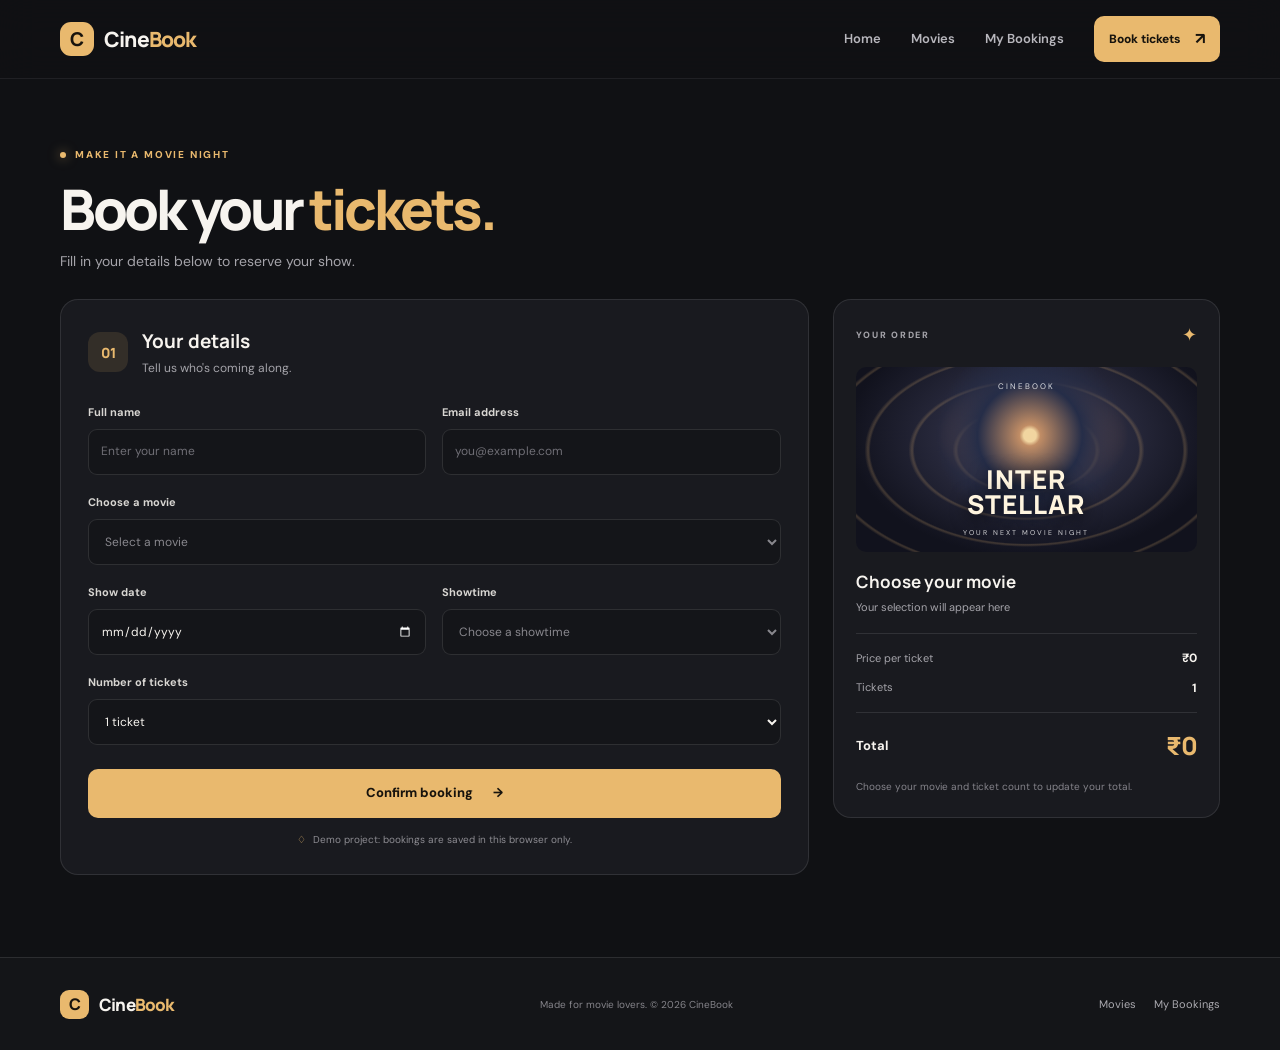
==== booking.html @ 573ec8d2 "first commit" ====
<!DOCTYPE html>
<html lang="en">
<head>
  <meta charset="UTF-8">
  <meta name="viewport" content="width=device-width, initial-scale=1.0">
  <title>CineBook | Book Tickets</title>
  <link rel="stylesheet" href="style.css">
  <script src="script.js" defer></script>
</head>
<body>
  <header class="site-header">
    <nav class="navbar container" aria-label="Main navigation">
      <a class="brand" href="index.html"><span class="brand-mark">C</span><span>Cine<span class="brand-accent">Book</span></span></a>
      <div class="nav-links">
        <a class="nav-link" href="index.html">Home</a>
        <a class="nav-link" href="movies.html">Movies</a>
        <a class="nav-link" href="my-bookings.html">My Bookings</a>
        <a class="nav-cta" href="movies.html">Book tickets <span aria-hidden="true">↗</span></a>
      </div>
      <button class="menu-toggle" aria-label="Toggle navigation" aria-expanded="false">☰</button>
    </nav>
  </header>

  <main class="page-main">
    <section class="page-heading container booking-heading">
      <div class="eyebrow"><span class="eyebrow-dot"></span> MAKE IT A MOVIE NIGHT</div>
      <h1>Book your <span>tickets.</span></h1>
      <p>Fill in your details below to reserve your show.</p>
    </section>
    <section class="container booking-layout">
      <div class="booking-panel">
        <div class="panel-heading"><span class="step-number">01</span><div><h2>Your details</h2><p>Tell us who's coming along.</p></div></div>
        <form id="bookingForm">
          <div class="form-grid">
            <div class="form-field"><label for="customerName">Full name</label><input id="customerName" name="customerName" type="text" placeholder="Enter your name" required maxlength="70"></div>
            <div class="form-field"><label for="customerEmail">Email address</label><input id="customerEmail" name="customerEmail" type="email" placeholder="you@example.com" required maxlength="100"></div>
            <div class="form-field full-field"><label for="movieSelect">Choose a movie</label><select id="movieSelect" name="movie" required><option value="">Select a movie</option><option value="Interstellar">Interstellar — ₹200</option><option value="Inception">Inception — ₹180</option><option value="The Dark Knight">The Dark Knight — ₹220</option><option value="Avengers: Endgame">Avengers: Endgame — ₹250</option></select></div>
            <div class="form-field"><label for="showDate">Show date</label><input id="showDate" name="showDate" type="date" required></div>
            <div class="form-field"><label for="showTime">Showtime</label><select id="showTime" name="showTime" required><option value="">Choose a showtime</option><option>10:00 AM</option><option>1:00 PM</option><option>4:00 PM</option><option>7:00 PM</option><option>10:00 PM</option></select></div>
            <div class="form-field full-field"><label for="ticketCount">Number of tickets</label><select id="ticketCount" name="ticketCount" required><option value="1">1 ticket</option><option value="2">2 tickets</option><option value="3">3 tickets</option><option value="4">4 tickets</option><option value="5">5 tickets</option><option value="6">6 tickets</option></select></div>
          </div>
          <div class="form-message hidden" id="formMessage" role="status"></div>
          <button class="button button-primary button-full submit-booking" type="submit">Confirm booking <span>→</span></button>
          <p class="form-footnote"><span>♢</span> Demo project: bookings are saved in this browser only.</p>
        </form>
      </div>
      <aside class="booking-summary">
        <div class="summary-top"><span class="summary-label">YOUR ORDER</span><span class="summary-icon">✦</span></div>
        <div class="summary-art poster-interstellar" id="summaryPoster"><span class="poster-kicker">CINEBOOK</span><span class="poster-graphic graphic-space"></span><span class="poster-wordmark" id="summaryPosterTitle">INTER<br>STELLAR</span><span class="poster-caption">YOUR NEXT MOVIE NIGHT</span></div>
        <h3 id="summaryMovie">Choose your movie</h3><p class="summary-genre" id="summaryGenre">Your selection will appear here</p>
        <div class="summary-divider"></div>
        <div class="summary-row"><span>Price per ticket</span><strong id="summaryPrice">₹0</strong></div>
        <div class="summary-row"><span>Tickets</span><strong id="summaryTickets">1</strong></div>
        <div class="summary-divider"></div>
        <div class="summary-total"><span>Total</span><strong id="summaryTotal">₹0</strong></div>
        <p class="summary-note">Choose your movie and ticket count to update your total.</p>
      </aside>
    </section>
  </main>
  <footer class="site-footer"><div class="container footer-inner"><a class="brand footer-brand" href="index.html"><span class="brand-mark">C</span><span>Cine<span class="brand-accent">Book</span></span></a><p>Made for movie lovers. © <span class="current-year"></span> CineBook</p><div class="footer-links"><a href="movies.html">Movies</a><a href="my-bookings.html">My Bookings</a></div></div></footer>
</body>
</html>
---- style.css ----
@import url('https://fonts.googleapis.com/css2?family=DM+Sans:wght@400;500;600;700&family=Manrope:wght@400;500;600;700;800&display=swap');

:root {
  --bg: #101114;
  --surface: #191a1f;
  --surface-2: #202127;
  --text: #f7f4ef;
  --muted: #a5a4aa;
  --line: rgba(255,255,255,.10);
  --accent: #e9b96e;
  --accent-strong: #f3ca86;
  --accent-ink: #17130d;
  --radius: 18px;
  --content: 1160px;
  --shadow: 0 20px 60px rgba(0,0,0,.24);
}
* { box-sizing: border-box; }
html { scroll-behavior: smooth; }
body { margin: 0; background: var(--bg); color: var(--text); font-family: 'DM Sans', Arial, sans-serif; line-height: 1.55; -webkit-font-smoothing: antialiased; }
a { color: inherit; text-decoration: none; }
button, input, select { font: inherit; }
button, a, input, select { -webkit-tap-highlight-color: transparent; }
button:focus-visible, a:focus-visible, input:focus-visible, select:focus-visible { outline: 2px solid var(--accent); outline-offset: 3px; }
.container { width: min(var(--content), calc(100% - 48px)); margin-inline: auto; }
.site-header { position: sticky; top: 0; z-index: 20; background: rgba(16,17,20,.88); border-bottom: 1px solid rgba(255,255,255,.07); backdrop-filter: blur(18px); }
.navbar { min-height: 78px; display: flex; align-items: center; justify-content: space-between; gap: 28px; }
.brand { display: inline-flex; align-items: center; gap: 10px; font: 800 21px/1 'Manrope', sans-serif; letter-spacing: -.8px; white-space: nowrap; }
.brand-mark { display: grid; place-items: center; width: 34px; height: 34px; border-radius: 11px; background: var(--accent); color: var(--accent-ink); font-size: 19px; }
.brand-accent { color: var(--accent); }
.nav-links { display: flex; align-items: center; gap: 30px; }
.nav-link { color: #b8b7bd; font-size: 13px; font-weight: 600; transition: color .2s ease; }
.nav-link:hover, .nav-link.active { color: var(--text); }
.nav-link.active { position: relative; }
.nav-link.active::after { content: ''; position: absolute; bottom: -28px; left: 0; right: 0; height: 2px; background: var(--accent); }
.nav-cta { display: inline-flex; align-items: center; gap: 15px; padding: 11px 15px; border-radius: 10px; color: var(--accent-ink); background: var(--accent); font-size: 12px; font-weight: 800; transition: transform .2s, background .2s; }
.nav-cta:hover { background: var(--accent-strong); transform: translateY(-1px); }
.nav-cta span { font-size: 16px; }
.menu-toggle { display: none; border: 1px solid var(--line); background: var(--surface); color: var(--text); border-radius: 9px; padding: 7px 10px; cursor: pointer; }
.button { min-height: 46px; display: inline-flex; align-items: center; justify-content: center; gap: 20px; padding: 12px 18px; border-radius: 10px; border: 1px solid transparent; font-size: 13px; font-weight: 800; cursor: pointer; transition: transform .2s, background .2s, border-color .2s; }
.button:hover { transform: translateY(-2px); }
.button-primary { background: var(--accent); color: var(--accent-ink); }
.button-primary:hover { background: var(--accent-strong); }
.button-secondary { color: var(--text); border-color: var(--line); background: rgba(255,255,255,.025); }
.button-secondary:hover { background: rgba(255,255,255,.07); border-color: rgba(255,255,255,.2); }
.button-full { width: 100%; }
.hidden { display: none !important; }
.eyebrow { display: flex; align-items: center; gap: 9px; color: var(--accent); font-size: 10px; font-weight: 800; letter-spacing: 1.8px; }
.eyebrow-dot { width: 6px; height: 6px; background: var(--accent); border-radius: 50%; box-shadow: 0 0 12px rgba(233,185,110,.65); }
h1, h2, h3, p { margin-top: 0; }
h1, h2, h3 { font-family: 'Manrope', Arial, sans-serif; }
.hero { min-height: 510px; display: grid; grid-template-columns: 1.05fr .95fr; align-items: center; gap: 48px; padding-top: 54px; padding-bottom: 60px; }
.hero-copy { padding-block: 18px; }
.hero h1, .page-heading h1 { margin: 20px 0 18px; font-size: clamp(42px, 5.5vw, 68px); line-height: 1.08; letter-spacing: -3.5px; font-weight: 800; }
.hero h1 span, .page-heading h1 span { color: var(--accent); }
.hero-description { max-width: 480px; margin-bottom: 26px; color: var(--muted); font-size: 15px; line-height: 1.85; }
.hero-actions { display: flex; flex-wrap: wrap; gap: 12px; }
.hero-meta { display: flex; flex-wrap: wrap; align-items: center; gap: 10px; margin-top: 28px; color: #99989e; font-size: 11px; }
.meta-icon { color: var(--accent); font-size: 15px; }
.meta-divider { width: 3px; height: 3px; border-radius: 50%; background: #6f6e74; margin-inline: 2px; }
.hero-art { min-height: 390px; position: relative; display: grid; place-items: center; isolation: isolate; }
.poster-glow { position: absolute; width: 270px; height: 300px; background: rgba(220,147,64,.16); filter: blur(80px); border-radius: 50%; z-index: -1; }
.hero-poster { position: relative; width: 245px; height: 340px; overflow: hidden; border: 1px solid rgba(255,255,255,.25); border-radius: 7px; box-shadow: 0 28px 65px rgba(0,0,0,.55); transform: rotate(3deg); }
.poster-topline { position: absolute; top: 17px; left: 0; right: 0; z-index: 3; text-align: center; font-size: 7px; letter-spacing: 2px; color: #e8d7b6; }
.planet { position: absolute; border-radius: 50%; }
.planet-one { width: 180px; height: 180px; top: 70px; left: 32px; background: radial-gradient(circle at 35% 35%, #d6c4a1 0, #7a685c 23%, #292c3d 52%, #0b0c16 72%); box-shadow: 0 0 45px rgba(224,169,102,.2); }
.planet-two { width: 270px; height: 48px; top: 165px; left: -10px; border: 2px solid rgba(232,188,124,.7); transform: rotate(-24deg); box-shadow: 0 0 15px rgba(232,188,124,.3); }
.poster-title { position: absolute; bottom: 57px; left: 0; right: 0; z-index: 3; text-align: center; font: 800 36px/.86 'Manrope', sans-serif; letter-spacing: 2px; color: #f8ead3; text-shadow: 0 3px 15px #000; }
.poster-bottom { position: absolute; bottom: 20px; left: 0; right: 0; text-align: center; z-index: 3; font-size: 6px; letter-spacing: 2px; }
.floating-ticket { position: absolute; bottom: 34px; right: 0; display: flex; align-items: center; gap: 12px; padding: 14px 16px; background: rgba(32,33,39,.96); border: 1px solid rgba(255,255,255,.12); border-radius: 13px; box-shadow: var(--shadow); }
.ticket-icon { color: var(--accent); font-size: 22px; }
.floating-ticket strong, .floating-ticket small { display: block; }
.floating-ticket strong { font-size: 12px; }
.floating-ticket small { margin-top: 3px; color: var(--muted); font-size: 10px; }
.ticket-arrow { color: var(--accent); margin-left: 8px; }
.art-spark { position: absolute; color: var(--accent); }
.spark-one { top: 36px; right: 50px; font-size: 22px; }.spark-two { top: 93px; left: 45px; font-size: 18px; }
.stats-strip { display: grid; grid-template-columns: repeat(4, 1fr); border: 1px solid var(--line); border-radius: 15px; background: rgba(255,255,255,.025); padding: 22px 28px; margin-bottom: 94px; }
.stat { display: flex; flex-direction: column; gap: 4px; padding-left: 25px; border-left: 1px solid var(--line); }
.stat:first-child { padding-left: 0; border-left: 0; }
.stat strong { font: 800 25px/1.2 'Manrope', sans-serif; letter-spacing: -1px; }
.stat strong .stat-plus { color: var(--accent); font-size: 17px; }
.stat > span { color: var(--muted); font-size: 11px; }
.stat-note { flex-direction: row; align-items: center; gap: 13px; }
.stat-star { color: var(--accent) !important; font-size: 23px !important; }
.stat-note > span:last-child { line-height: 1.6; }
.section { padding-bottom: 88px; }
.section-heading { display: flex; align-items: end; justify-content: space-between; gap: 24px; margin-bottom: 27px; }
.section-heading h2, .bottom-cta h2 { margin: 10px 0 7px; font-size: clamp(25px, 3vw, 34px); letter-spacing: -1.2px; }
.section-description { margin-bottom: 0; color: var(--muted); font-size: 13px; }
.text-link { display: inline-flex; align-items: center; gap: 12px; padding-bottom: 5px; color: var(--accent); font-size: 12px; font-weight: 700; white-space: nowrap; }
.text-link span { font-size: 17px; }
.movie-grid { display: grid; grid-template-columns: repeat(3, minmax(0, 1fr)); gap: 22px; }
.movie-card { min-width: 0; overflow: hidden; border: 1px solid var(--line); border-radius: 15px; background: var(--surface); transition: transform .22s, border-color .22s; }
.movie-card:hover { transform: translateY(-4px); border-color: rgba(233,185,110,.35); }
.poster { height: 260px; position: relative; display: block; overflow: hidden; isolation: isolate; }
.poster::before { content: ''; position: absolute; inset: 0; background: linear-gradient(180deg, rgba(0,0,0,.05) 0%, rgba(0,0,0,.03) 42%, rgba(0,0,0,.72) 100%); z-index: 1; }
.poster-kicker { position: absolute; z-index: 3; top: 16px; left: 17px; right: 17px; text-align: center; font-size: 8px; letter-spacing: 2px; color: rgba(255,255,255,.83); }
.poster-wordmark { position: absolute; z-index: 3; left: 12px; right: 12px; bottom: 45px; text-align: center; color: #fff5df; font: 800 30px/.95 'Manrope', sans-serif; letter-spacing: 1px; text-shadow: 0 3px 18px #000; }
.poster-wordmark small { font-size: 17px; letter-spacing: 4px; }
.poster-caption { position: absolute; z-index: 3; bottom: 20px; left: 10px; right: 10px; text-align: center; font-size: 7px; letter-spacing: 2px; color: rgba(255,255,255,.8); }
.poster-graphic { position: absolute; inset: 0; }
.poster-interstellar { background: radial-gradient(ellipse at 52% 37%, #d9a36d 0, #75554f 15%, #27283b 38%, #11121d 74%); }
.poster-interstellar .graphic-space { background: radial-gradient(circle at 51% 37%, #f1d5a0 0 3%, #c18d65 5%, #252d48 25%, transparent 45%), repeating-radial-gradient(ellipse at 50% 45%, transparent 0 24px, rgba(242,191,117,.18) 26px 27px, transparent 30px 44px); }
.poster-inception { background: linear-gradient(160deg, #6e9aa5 0%, #263c4a 48%, #141b2c 100%); }
.poster-inception .graphic-city { background: linear-gradient(0deg, #101622 0 19%, transparent 19%), repeating-linear-gradient(90deg, transparent 0 16px, rgba(11,17,28,.9) 17px 25px, transparent 26px 35px); transform: perspective(250px) rotateX(-15deg) scale(1.2); transform-origin: bottom; }
.poster-inception::after { content: ''; position: absolute; z-index: 0; width: 180px; height: 230px; top: 0; left: 15%; background: linear-gradient(90deg, transparent, rgba(225,213,179,.25), transparent); transform: rotate(20deg); }
.poster-darkknight { background: radial-gradient(ellipse at 52% 44%, #64717a 0, #303943 32%, #12171e 75%); }
.poster-darkknight .graphic-bat { background: repeating-linear-gradient(0deg, transparent 0 28px, rgba(8,12,17,.65) 29px 32px), linear-gradient(90deg, transparent 45%, rgba(225,200,155,.2) 50%, transparent 55%); }
.poster-darkknight .poster-wordmark { font-size: 28px; }
.poster-avengers { background: radial-gradient(circle at 50% 38%, #d7a75b 0, #743d37 22%, #272339 50%, #101118 78%); }
.poster-avengers .graphic-energy { background: radial-gradient(ellipse at 50% 38%, transparent 0 12%, rgba(255,197,105,.6) 13%, transparent 14% 22%, rgba(237,125,78,.3) 23%, transparent 25%); }
.movie-card-body { display: flex; justify-content: space-between; align-items: start; gap: 10px; padding: 17px 17px 5px; }
.movie-card h3 { margin: 0; font-size: 15px; letter-spacing: -.3px; }
.movie-genre { margin: 5px 0 0; color: var(--muted); font-size: 11px; }
.price { flex: 0 0 auto; padding: 5px 8px; border: 1px solid rgba(233,185,110,.24); border-radius: 7px; color: var(--accent); font-size: 11px; font-weight: 800; }
.card-book-link { display: flex; justify-content: space-between; align-items: center; margin: 10px 17px 16px; padding-top: 12px; border-top: 1px solid var(--line); color: #e5e3df; font-size: 11px; font-weight: 700; }
.card-book-link span { color: var(--accent); font-size: 16px; }
.bottom-cta { display: flex; align-items: center; justify-content: space-between; gap: 30px; padding: 30px 34px; margin-bottom: 76px; border: 1px solid rgba(233,185,110,.22); border-radius: 16px; background: linear-gradient(115deg, rgba(233,185,110,.10), rgba(255,255,255,.02)); }
.bottom-cta h2 { max-width: 620px; margin-bottom: 0; }
.site-footer { border-top: 1px solid var(--line); background: rgba(255,255,255,.015); }
.footer-inner { min-height: 92px; display: flex; align-items: center; justify-content: space-between; gap: 20px; }
.footer-brand { font-size: 17px; }.footer-brand .brand-mark { width: 29px; height: 29px; border-radius: 9px; font-size: 16px; }
.footer-inner > p { margin: 0; color: #85848a; font-size: 10px; }
.footer-links { display: flex; gap: 18px; color: #aaa9af; font-size: 11px; }.footer-links a:hover { color: var(--accent); }
.page-main { min-height: calc(100vh - 170px); }
.page-heading { padding-top: 68px; padding-bottom: 30px; }
.page-heading h1 { margin-top: 16px; margin-bottom: 12px; font-size: clamp(38px, 5vw, 56px); }
.page-heading > p { color: var(--muted); font-size: 14px; margin-bottom: 0; }
.movie-toolbar { display: flex; align-items: center; justify-content: space-between; gap: 20px; margin-top: 30px; }
.search-box { width: min(100%, 340px); display: flex; align-items: center; gap: 10px; padding: 0 14px; border: 1px solid var(--line); border-radius: 10px; background: var(--surface); color: var(--muted); }
.search-box > span { font-size: 25px; }
.search-box input { width: 100%; min-width: 0; height: 43px; border: 0; outline: 0; background: transparent; color: var(--text); font-size: 12px; }
.search-box input::placeholder { color: #77767d; }
.showing-count { color: var(--muted); font-size: 11px; }
.movies-page-section { padding-top: 5px; padding-bottom: 80px; }
.movie-grid-all { grid-template-columns: repeat(4, minmax(0, 1fr)); gap: 18px; }
.movie-grid-all .poster { height: 245px; }
.movie-grid-all .movie-card-body { padding: 15px 13px 5px; }
.movie-grid-all .movie-card h3 { font-size: 13px; }
.movie-grid-all .price { padding: 5px 6px; font-size: 10px; }
.movie-description { min-height: 48px; margin: 10px 13px 14px; color: var(--muted); font-size: 11px; line-height: 1.7; }
.movie-grid-all .button { margin: 0 13px 14px; width: calc(100% - 26px); min-height: 42px; padding: 10px 12px; font-size: 11px; }
.empty-search { padding: 60px 20px; text-align: center; border: 1px dashed var(--line); border-radius: var(--radius); color: var(--muted); }
.empty-search > span { font-size: 32px; color: var(--accent); }.empty-search h3 { color: var(--text); margin: 8px 0; }.empty-search p { margin: 0; font-size: 13px; }
.booking-heading { padding-bottom: 26px; }
.booking-layout { display: grid; grid-template-columns: minmax(0, 1.45fr) minmax(270px, .75fr); align-items: start; gap: 24px; padding-bottom: 82px; }
.booking-panel, .booking-summary { border: 1px solid var(--line); border-radius: var(--radius); background: var(--surface); }
.booking-panel { padding: 27px; }
.panel-heading { display: flex; align-items: center; gap: 14px; margin-bottom: 26px; }
.step-number { display: grid; place-items: center; width: 40px; height: 40px; flex: 0 0 auto; border-radius: 12px; background: rgba(233,185,110,.12); color: var(--accent); font: 800 14px 'Manrope', sans-serif; }
.panel-heading h2 { margin: 0 0 3px; font-size: 19px; }.panel-heading p { margin: 0; color: var(--muted); font-size: 12px; }
.form-grid { display: grid; grid-template-columns: 1fr 1fr; gap: 19px 16px; }
.form-field { min-width: 0; display: flex; flex-direction: column; gap: 8px; }.full-field { grid-column: 1 / -1; }
.form-field label { color: #d8d6d2; font-size: 11px; font-weight: 700; }
.form-field input, .form-field select { width: 100%; min-height: 46px; padding: 11px 12px; border: 1px solid rgba(255,255,255,.11); border-radius: 9px; background: #141519; color: var(--text); font-size: 12px; color-scheme: dark; }
.form-field input::placeholder { color: #6f6e75; }.form-field select:invalid { color: #88878d; }
.form-field input:focus, .form-field select:focus { border-color: rgba(233,185,110,.65); outline: 0; box-shadow: 0 0 0 3px rgba(233,185,110,.08); }
.submit-booking { margin-top: 24px; min-height: 49px; }
.form-footnote { display: flex; justify-content: center; align-items: center; gap: 7px; margin: 14px 0 0; color: #8d8c92; font-size: 10px; text-align: center; }.form-footnote span { color: var(--accent); }
.form-message { margin-top: 17px; padding: 11px 13px; border-radius: 9px; font-size: 12px; }.form-message.error { background: rgba(232,93,93,.1); border: 1px solid rgba(232,93,93,.3); color: #ffaaaa; }.form-message.success { background: rgba(94,190,128,.1); border: 1px solid rgba(94,190,128,.3); color: #a9edbd; }
.booking-summary { padding: 22px; position: sticky; top: 100px; }
.summary-top { display: flex; align-items: center; justify-content: space-between; margin-bottom: 17px; }.summary-label { color: var(--muted); font-size: 9px; font-weight: 800; letter-spacing: 1.7px; }.summary-icon { color: var(--accent); font-size: 18px; }
.summary-art { height: 185px; position: relative; overflow: hidden; border-radius: 10px; }.summary-art .poster-wordmark { bottom: 35px; font-size: 26px; }.summary-art .poster-caption { bottom: 13px; }.summary-art .poster-kicker { top: 13px; }
.booking-summary > h3 { margin: 17px 0 4px; font-size: 17px; }.summary-genre { color: var(--muted); font-size: 11px; margin-bottom: 17px; }
.summary-divider { height: 1px; background: var(--line); margin: 15px 0; }
.summary-row, .summary-total { display: flex; justify-content: space-between; align-items: center; gap: 12px; font-size: 11px; }.summary-row { color: var(--muted); margin: 11px 0; }.summary-row strong { color: var(--text); font-size: 12px; }
.summary-total { font-size: 13px; font-weight: 700; }.summary-total strong { color: var(--accent); font: 800 25px 'Manrope', sans-serif; letter-spacing: -.8px; }.summary-note { margin: 15px 0 0; color: #85848b; font-size: 10px; line-height: 1.7; }
.bookings-page-heading { padding-bottom: 26px; }
.bookings-section { padding-bottom: 75px; }
.bookings-toolbar { display: flex; justify-content: space-between; align-items: center; gap: 20px; margin: 0 0 22px; padding-bottom: 20px; border-bottom: 1px solid var(--line); }
.bookings-toolbar h2 { margin: 0 0 4px; font-size: 19px; }.bookings-toolbar p { margin: 0; color: var(--muted); font-size: 11px; }
.empty-bookings { padding: 55px 22px; text-align: center; border: 1px dashed rgba(255,255,255,.14); border-radius: var(--radius); background: rgba(255,255,255,.015); }
.empty-ticket { display: grid; place-items: center; width: 62px; height: 62px; margin: 0 auto 17px; border-radius: 20px; background: rgba(233,185,110,.12); color: var(--accent); font-size: 36px; }
.empty-bookings h2 { margin-bottom: 8px; font-size: 21px; }.empty-bookings p { max-width: 390px; margin: 0 auto 20px; color: var(--muted); font-size: 12px; }
.bookings-list { display: grid; gap: 13px; }
.booking-item { display: grid; grid-template-columns: 76px minmax(0, 1fr) auto; align-items: center; gap: 18px; padding: 17px; border: 1px solid var(--line); border-radius: 14px; background: var(--surface); }
.booking-thumb { height: 92px; border-radius: 8px; position: relative; overflow: hidden; }.booking-thumb::after { content: ''; position: absolute; inset: 0; background: linear-gradient(0deg, rgba(0,0,0,.6), transparent); }
.booking-info h3 { margin: 0 0 5px; font-size: 15px; }.booking-info > p { margin: 0 0 8px; color: var(--muted); font-size: 11px; }.booking-details { display: flex; flex-wrap: wrap; gap: 7px; }.detail-chip { display: inline-flex; padding: 5px 8px; border-radius: 6px; background: rgba(255,255,255,.05); color: #c4c2c7; font-size: 10px; }
.booking-item-side { display: flex; flex-direction: column; align-items: end; gap: 10px; }.booking-total { color: var(--accent); font: 800 18px 'Manrope', sans-serif; }.cancel-booking { border: 1px solid rgba(255,110,110,.25); background: transparent; color: #e99b9b; border-radius: 7px; padding: 7px 9px; cursor: pointer; font-size: 10px; }.cancel-booking:hover { background: rgba(255,110,110,.08); }
.storage-note { display: flex; align-items: start; gap: 9px; margin: 19px 0 0; color: #8d8c92; font-size: 10px; }.storage-note span { color: var(--accent); }
@media (max-width: 900px) {
  .hero { gap: 20px; }.hero-art { transform: scale(.92); }.movie-grid-all { grid-template-columns: repeat(2, minmax(0, 1fr)); }.nav-links { gap: 18px; }.nav-link { font-size: 12px; }
  .booking-layout { grid-template-columns: minmax(0, 1.2fr) minmax(250px, .8fr); gap: 16px; }.booking-panel { padding: 21px; }.booking-summary { padding: 17px; }
}
@media (max-width: 650px) {
  .container { width: min(100% - 32px, var(--content)); }
  .navbar { min-height: 68px; }.brand { font-size: 19px; }.menu-toggle { display: block; }
  .nav-links { display: none; position: absolute; top: 68px; left: 0; right: 0; padding: 18px 20px 22px; flex-direction: column; align-items: stretch; gap: 0; background: #17181c; border-bottom: 1px solid var(--line); }
  .nav-links.open { display: flex; }.nav-link { padding: 12px 3px; font-size: 13px; }.nav-link.active::after { display: none; }.nav-cta { justify-content: space-between; margin-top: 9px; }
  .hero { grid-template-columns: 1fr; padding-top: 48px; padding-bottom: 30px; gap: 5px; }.hero h1 { font-size: 48px; letter-spacing: -2.5px; }.hero-description { font-size: 13px; }.hero-art { min-height: 340px; transform: none; }.hero-poster { width: 210px; height: 290px; }.poster-title { font-size: 31px; }.floating-ticket { right: 0; bottom: 12px; padding: 11px 12px; }.spark-one { right: 10px; }.spark-two { left: 10px; }
  .stats-strip { grid-template-columns: repeat(2, 1fr); gap: 19px 0; padding: 20px; margin-bottom: 65px; }.stat { padding-left: 14px; }.stat:nth-child(3) { padding-left: 0; border-left: 0; }.stat strong { font-size: 23px; }
  .section { padding-bottom: 60px; }.section-heading { align-items: start; flex-direction: column; gap: 12px; }.movie-grid, .movie-grid-all { grid-template-columns: repeat(2, minmax(0, 1fr)); gap: 12px; }.poster { height: 220px; }.movie-card h3 { font-size: 13px; }.movie-card-body { padding: 13px 11px 4px; }.price { font-size: 10px; }.card-book-link { margin-inline: 11px; }.bottom-cta { align-items: start; flex-direction: column; padding: 23px; margin-bottom: 52px; }.bottom-cta h2 { font-size: 25px; }
  .footer-inner { flex-wrap: wrap; justify-content: space-between; padding-block: 20px; }.footer-inner > p { order: 3; flex-basis: 100%; }.footer-links { gap: 12px; }
  .page-heading { padding-top: 45px; }.page-heading h1 { font-size: 40px; letter-spacing: -2px; }.page-heading > p { font-size: 12px; }.movie-toolbar { align-items: start; flex-direction: column; gap: 12px; }.search-box { width: 100%; }.movie-grid-all .poster { height: 205px; }.movie-grid-all .movie-card h3 { font-size: 12px; }.movie-description { font-size: 10px; }
  .booking-layout { grid-template-columns: 1fr; padding-bottom: 55px; }.booking-panel { padding: 20px 16px; }.booking-summary { position: static; }.summary-art { height: 200px; }.form-grid { gap: 16px 11px; }.form-field label { font-size: 10px; }.form-field input, .form-field select { font-size: 11px; padding: 10px; min-height: 44px; }
  .bookings-toolbar { align-items: start; flex-direction: column; }.booking-item { grid-template-columns: 60px minmax(0, 1fr); gap: 12px; padding: 12px; }.booking-thumb { height: 80px; }.booking-item-side { grid-column: 2; flex-direction: row; align-items: center; justify-content: space-between; }.booking-info h3 { font-size: 13px; }.booking-total { font-size: 16px; }
}
@media (max-width: 390px) {
  .hero h1 { font-size: 42px; }.hero-actions .button { width: 100%; }.movie-grid, .movie-grid-all { grid-template-columns: 1fr; }.poster, .movie-grid-all .poster { height: 280px; }.movie-grid-all .movie-card h3 { font-size: 14px; }.movie-description { font-size: 11px; }.form-grid { grid-template-columns: 1fr; }.full-field { grid-column: auto; }
}
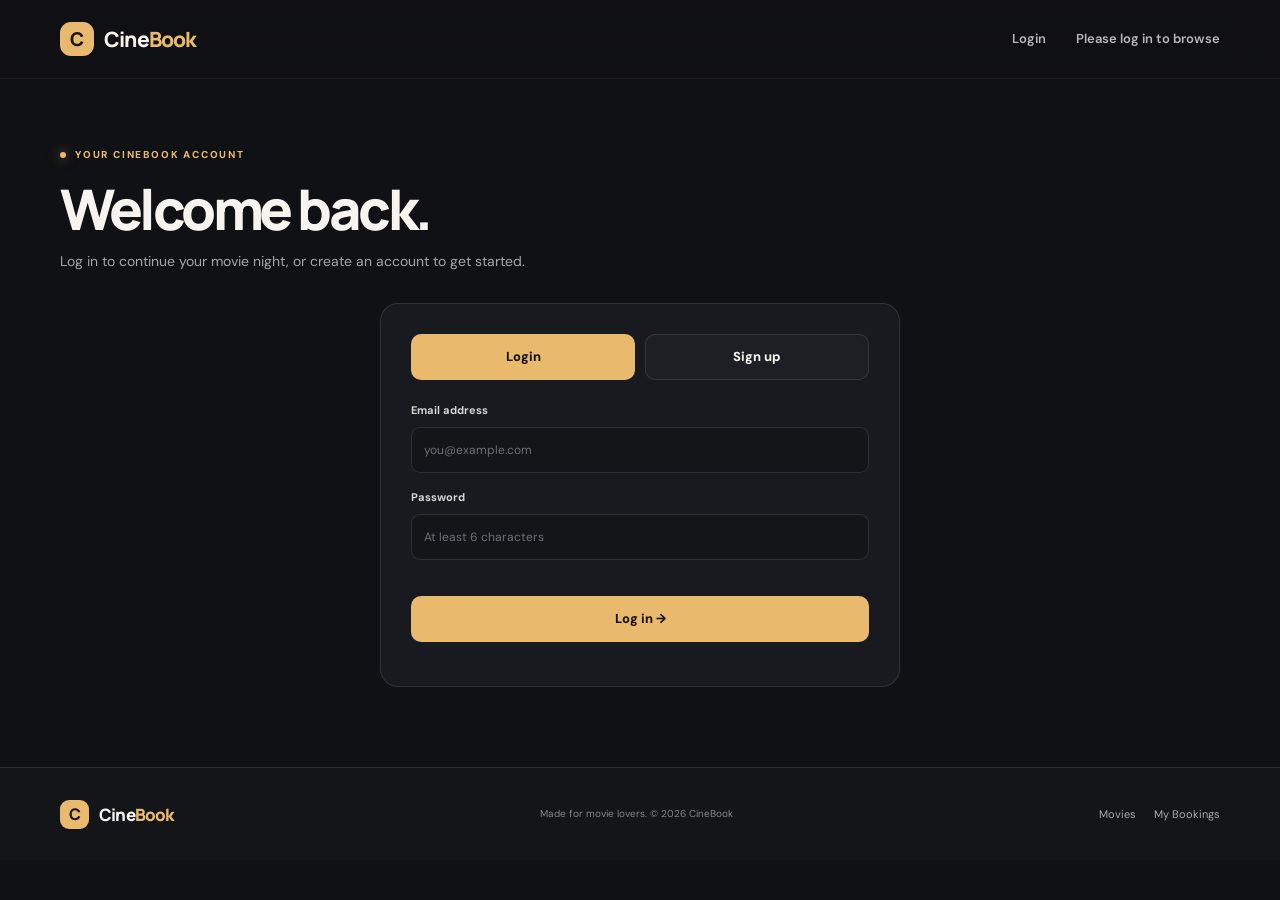
==== commit d86e99c0: "Added more fields while booking ticket and made changes in interface" ====
--- a/booking.html
+++ b/booking.html
@@ -5,7 +5,7 @@
   <meta name="viewport" content="width=device-width, initial-scale=1.0">
   <title>CineBook | Book Tickets</title>
   <link rel="stylesheet" href="style.css">
-  <script src="script.js" defer></script>
+  <script>try { if (sessionStorage.getItem('cinebookLoggedIn') !== 'yes' || !localStorage.getItem('cinebookCurrentUser')) location.replace('auth.html'); } catch (_) { location.replace('auth.html'); }</script><script src="script.js" defer></script>
 </head>
 <body>
   <header class="site-header">
@@ -15,6 +15,7 @@
         <a class="nav-link" href="index.html">Home</a>
         <a class="nav-link" href="movies.html">Movies</a>
         <a class="nav-link" href="my-bookings.html">My Bookings</a>
+        <a class="nav-link" href="auth.html">Login / Sign up</a>
         <a class="nav-cta" href="movies.html">Book tickets <span aria-hidden="true">↗</span></a>
       </div>
       <button class="menu-toggle" aria-label="Toggle navigation" aria-expanded="false">☰</button>
@@ -32,11 +33,14 @@
         <div class="panel-heading"><span class="step-number">01</span><div><h2>Your details</h2><p>Tell us who's coming along.</p></div></div>
         <form id="bookingForm">
           <div class="form-grid">
+            <div class="form-field full-field"><label for="userLocation">Your location / city</label><input id="userLocation" name="userLocation" type="text" placeholder="e.g. Andheri, Mumbai" required maxlength="100"><small class="field-hint">Enter your area to find nearby demo theatres.</small></div>
+            <div class="form-field full-field"><label for="theatreSelect">Nearby theatres</label><select id="theatreSelect" name="theatre" required><option value="">Enter location first</option></select></div>
             <div class="form-field"><label for="customerName">Full name</label><input id="customerName" name="customerName" type="text" placeholder="Enter your name" required maxlength="70"></div>
             <div class="form-field"><label for="customerEmail">Email address</label><input id="customerEmail" name="customerEmail" type="email" placeholder="you@example.com" required maxlength="100"></div>
             <div class="form-field full-field"><label for="movieSelect">Choose a movie</label><select id="movieSelect" name="movie" required><option value="">Select a movie</option><option value="Interstellar">Interstellar — ₹200</option><option value="Inception">Inception — ₹180</option><option value="The Dark Knight">The Dark Knight — ₹220</option><option value="Avengers: Endgame">Avengers: Endgame — ₹250</option></select></div>
             <div class="form-field"><label for="showDate">Show date</label><input id="showDate" name="showDate" type="date" required></div>
             <div class="form-field"><label for="showTime">Showtime</label><select id="showTime" name="showTime" required><option value="">Choose a showtime</option><option>10:00 AM</option><option>1:00 PM</option><option>4:00 PM</option><option>7:00 PM</option><option>10:00 PM</option></select></div>
+            <div class="form-field full-field"><label>Choose your seats <span class="seat-status" id="seatStatus">Select a theatre, date and showtime first</span></label><div id="seatMap" class="seat-map" aria-label="Seat selection"></div><input type="hidden" id="selectedSeats" name="selectedSeats" required></div>
             <div class="form-field full-field"><label for="ticketCount">Number of tickets</label><select id="ticketCount" name="ticketCount" required><option value="1">1 ticket</option><option value="2">2 tickets</option><option value="3">3 tickets</option><option value="4">4 tickets</option><option value="5">5 tickets</option><option value="6">6 tickets</option></select></div>
           </div>
           <div class="form-message hidden" id="formMessage" role="status"></div>
--- a/style.css
+++ b/style.css
@@ -198,3 +198,40 @@
 @media (max-width: 390px) {
   .hero h1 { font-size: 42px; }.hero-actions .button { width: 100%; }.movie-grid, .movie-grid-all { grid-template-columns: 1fr; }.poster, .movie-grid-all .poster { height: 280px; }.movie-grid-all .movie-card h3 { font-size: 14px; }.movie-description { font-size: 11px; }.form-grid { grid-template-columns: 1fr; }.full-field { grid-column: auto; }
 }
+
+/* Added login, theatre and seat-selection experience */
+.field-hint { color: var(--muted); font-size: 10px; }
+.seat-status { display: block; margin-top: 5px; color: var(--muted); font-size: 10px; font-weight: 500; }
+.seat-map { grid-column: 1 / -1; padding: 15px; border: 1px solid var(--line); border-radius: 12px; background: #111216; }
+.screen-label { max-width: 80%; margin: 0 auto 23px; padding: 7px; text-align: center; color: #181818; font-size: 9px; letter-spacing: 4px; font-weight: 800; background: linear-gradient(90deg, transparent, var(--accent), transparent); border-radius: 50% 50% 5px 5px; }
+.seat-grid { display: grid; grid-template-columns: repeat(8, minmax(0, 1fr)); gap: 7px; }
+.seat { min-width: 0; padding: 8px 2px; border: 1px solid #45464d; border-radius: 6px 6px 3px 3px; background: #202126; color: #d9d8d4; font-size: 10px; cursor: pointer; }
+.seat:hover:not(:disabled) { border-color: var(--accent); }
+.seat.chosen { background: var(--accent); color: #171717; border-color: var(--accent); }
+.seat.occupied, .seat:disabled { background: #4a2b2b; color: #d7a0a0; border-color: #623737; cursor: not-allowed; opacity: .8; }
+.seat-legend { display: flex; justify-content: center; gap: 18px; margin-top: 15px; color: var(--muted); font-size: 9px; }
+.seat-legend span::before { content: ''; display: inline-block; width: 8px; height: 8px; margin-right: 5px; border-radius: 2px; background: #202126; border: 1px solid #45464d; }
+.seat-legend span:nth-child(2)::before { background: var(--accent); border-color: var(--accent); }
+.seat-legend span:nth-child(3)::before { background: #4a2b2b; border-color: #623737; }
+.seat-placeholder { text-align: center; color: var(--muted); font-size: 11px; padding: 15px 5px; }
+.auth-wrap { max-width: 520px; padding-bottom: 80px; }
+.auth-panel { border: 1px solid var(--line); border-radius: var(--radius); background: var(--surface); padding: 30px; }
+.auth-panel .form-grid { grid-template-columns: 1fr; }
+.auth-panel .form-field { margin-bottom: 16px; }
+.auth-panel .form-field.hidden { display: none; }
+.auth-panel .auth-switch { display: flex; align-items: center; gap: 12px; margin-bottom: 22px; }
+.auth-panel .auth-switch label { color: var(--muted); font-size: 12px; }
+.auth-panel select { min-height: 40px; padding: 8px 10px; border: 1px solid var(--line); border-radius: 8px; color: var(--text); background: #141519; }
+.success-panel { max-width: 680px; margin: 0 auto 80px; padding: 35px; border: 1px solid var(--line); border-radius: 18px; background: var(--surface); }
+.success-mark { display: grid; place-items: center; width: 64px; height: 64px; margin-bottom: 22px; border-radius: 50%; background: rgba(94,190,128,.13); color: #83dda1; font-size: 32px; }
+.success-panel h1 { font-size: clamp(32px, 5vw, 48px); letter-spacing: -2px; }
+.success-panel h1 span { color: var(--accent); }
+#successDetails { margin: 25px 0; padding: 20px; border-radius: 12px; background: #141519; }
+#successDetails h2 { margin: 0 0 15px; }
+#successDetails p { margin: 10px 0; color: var(--muted); font-size: 13px; }
+#successDetails strong { color: var(--text); }
+@media(max-width: 520px) { .seat-grid { gap: 4px; }.seat { font-size: 9px; padding: 8px 0; }.seat-legend { gap: 10px; }.auth-panel, .success-panel { padding: 22px 17px; } }
+
+/* Login / sign-up mode buttons */
+.auth-panel .auth-actions { gap: 10px; }
+.auth-panel .auth-actions .button { flex: 1; justify-content: center; }
